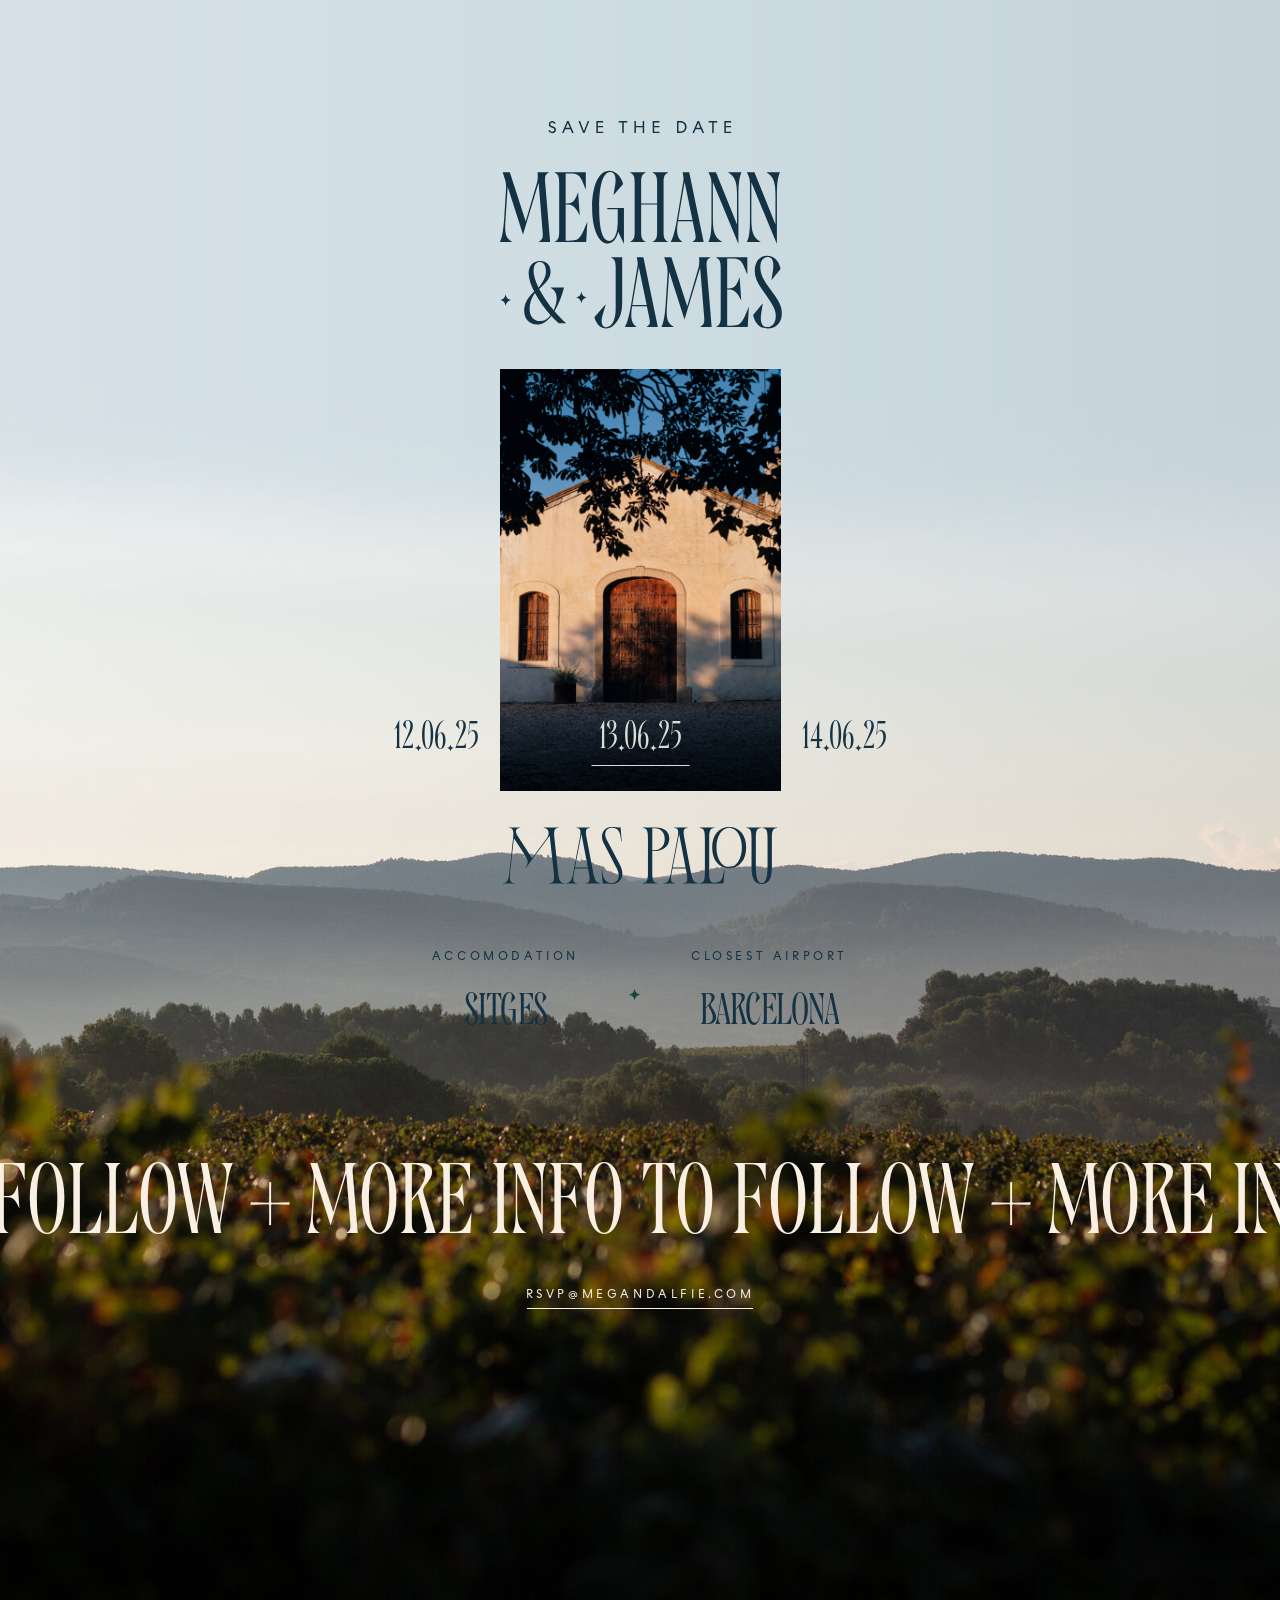
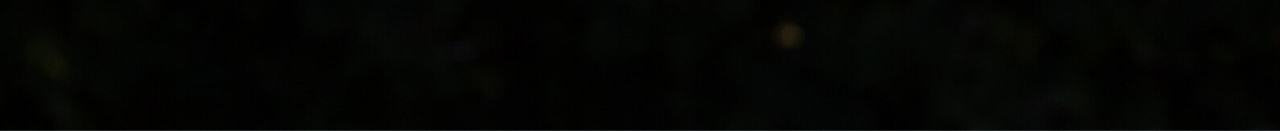
==== index.html @ ce7b84c2 "first commit" ====
<!DOCTYPE html>
<html lang="en">
<head>
    <meta charset="UTF-8">
    <meta name="viewport" content="width=device-width, initial-scale=1.0">
    <title>Meghann & James</title>

    <link rel="stylesheet" href="css/style.css">
</head>
<body>
    <main>
        <img class="logo" src="assets/images/wedding_logo_blue.svg" alt="Meghann & James">

        <div class="venue">
            <div class="venue-dates">
                <img src="assets/images/mas_palou_venue.jpeg" alt="Venue">

                <div class="dates">
                    <p>12.06.25</p>
                    <p>13.06.25</p>
                    <p>14.06.25</p>
                </div>
            </div>

            <img class="venue-logo" src="assets/images/mas_palou_logo_blue.svg" alt="Mas Palou">
        </div>


        <div class="details">
            <div>
                <h6>ACCOMODATION</h6>
                <p>SITGES</p>
            </div>

            <img src="assets/images/star_divider_blue.svg" alt="Star divider">

            <div>
                <h6>CLOSEST AIRPORT</h6>
                <p>BARCELONA</p>
            </div>
        </div>

        <div class="more-info">
            <p>MORE INFO TO FOLLOW</p>
            <img src="assets/images/plus_cream.svg" alt="Plus divider">
            <p>MORE INFO TO FOLLOW</p>
            <img src="assets/images/plus_cream.svg" alt="Plus divider">
            <p>MORE INFO TO FOLLOW</p>
        </div>

        
        <a class="rsvp" href="mailto:RSVP@MEGANDALFIE.COM">RSVP@MEGANDALFIE.COM</a>
    </main>
</body>
</html>
---- css/style.css ----
@import url("fonts.css");
@import url("reset.css");

body {
    min-height: 100vh;
    background-image: url("../assets/images/mas_palou_backdrop.jpg");
    background-size: cover;
    background-position: center;
    font-family: "Mirtha Display", sans-serif;
    color: #133244;
    padding: 120px 0 422px;
}

.logo {
    margin: auto;
    margin-bottom: 40px;
}

.venue {
    margin-bottom: 36px;
}

.venue-dates {
    position: relative;
    margin-bottom: 36px;
}

.venue-dates img {
    max-width: 281px;
    margin: auto;
}

.venue-dates .dates {
    position: absolute;
    bottom: 25px;
    left: 50%;
    transform: translateX(-50%);
    display: flex;
    justify-content: center;
    align-items: center;
    gap: 120px;
}

.venue-dates .dates p {
    text-align: center;
    font-size: 38.4px;
}

.venue-dates .dates p:nth-child(2) {
    color: #DADCD7;
}

.venue-dates .dates p:nth-child(2)::after {
    content: "";
    display: block;
    width: 98px;
    height: 1px;
    background-color: #DADCD7;
    position: absolute;
    bottom: 0;
    left: 50%;
    transform: translateX(-50%);
}

.venue-logo {
    margin: auto;
    margin-bottom: 63px;
}

.details {
    display: flex;
    justify-content: center;
    align-items: center;
    gap: 50px;
    text-align: center;
    margin-bottom: 85px;
}

.details h6 {
    font-family: "To Record", sans-serif;
    font-size: 12px;
    font-weight: 400;
    letter-spacing: 3.6px;
    margin-bottom: 12px;
}

.details p {
    font-size: 45px;
    font-weight: 400;
    letter-spacing: -0.9px;
}

.more-info {
    display: flex;
    justify-content: center;
    align-items: center;
    gap: 16px;
    margin-top: 50px;
    overflow: hidden;
}

.more-info p {
    color: #F9F0E3;
    text-align: center;
    font-size: 99.728px;
    white-space: nowrap;
}

.rsvp {
    display: block;
    text-decoration: none;
    color: #F9F0E3;
    text-align: center;
    font-family: "TO Record";
    font-size: 12px;
    line-height: 30px;
    letter-spacing: 3.6px;
    position: relative;
}

.rsvp::after {
    content: "";
    display: block;
    width: 226px;
    height: 1px;
    background-color: #F9F0E3;
    position: absolute;
    bottom: 0px;
    left: 50%;
    transform: translateX(-50%);
    transition: width 0.3s;
}

.rsvp:hover::after {
    width: 0;
}
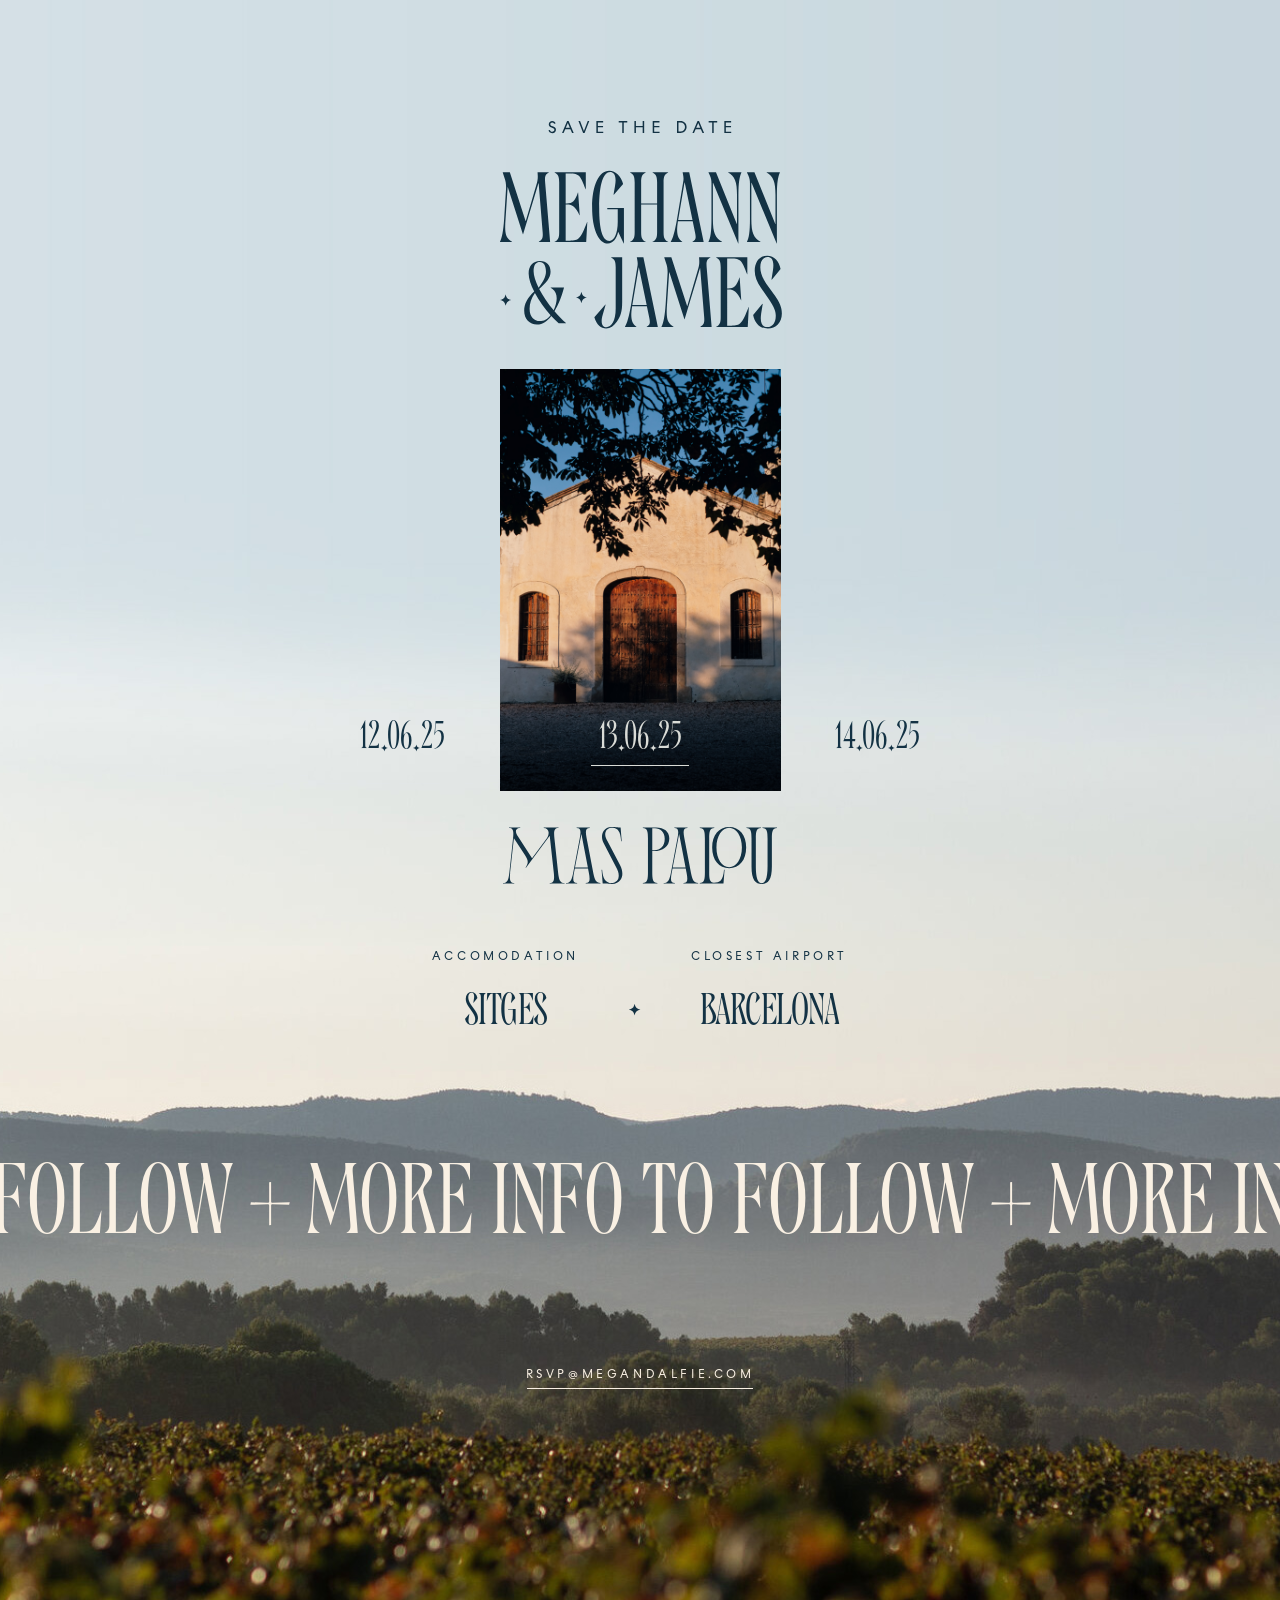
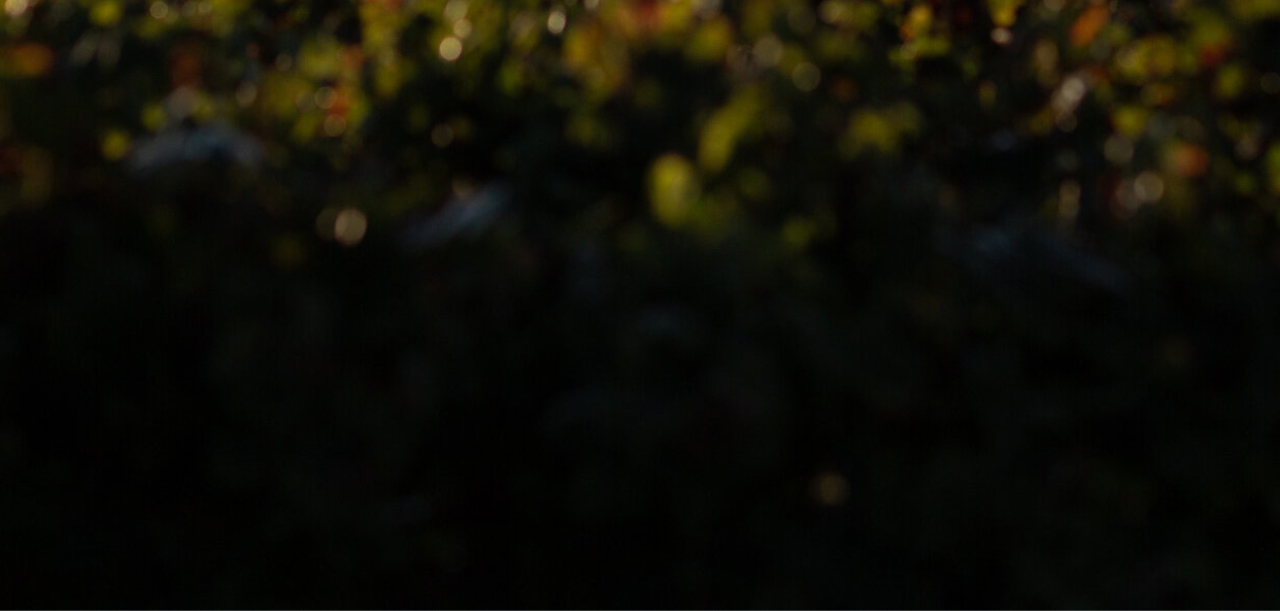
==== commit 397b80c5: "Mobile style updates" ====
--- a/index.html
+++ b/index.html
@@ -5,6 +5,7 @@
     <meta name="viewport" content="width=device-width, initial-scale=1.0">
     <title>Meghann & James</title>
 
+    <link rel="icon" href="favicon.ico" type="image/x-icon">
     <link rel="stylesheet" href="css/style.css">
 </head>
 <body>
@@ -27,14 +28,19 @@
 
 
         <div class="details">
-            <div>
+            <div class="detail">
                 <h6>ACCOMODATION</h6>
                 <p>SITGES</p>
             </div>
 
-            <img src="assets/images/star_divider_blue.svg" alt="Star divider">
+            <div class="detail">
+                <h6 class="hidden"></h6>
+                <div class="divider">
+                    <img src="assets/images/star_divider_blue.svg" alt="Star divider">
+                </div>
+            </div>
 
-            <div>
+            <div class="detail">
                 <h6>CLOSEST AIRPORT</h6>
                 <p>BARCELONA</p>
             </div>
--- a/css/style.css
+++ b/css/style.css
@@ -8,7 +8,7 @@
     background-position: center;
     font-family: "Mirtha Display", sans-serif;
     color: #133244;
-    padding: 120px 0 422px;
+    padding: 120px 0 822px;
 }
 
 .logo {
@@ -36,9 +36,12 @@
     left: 50%;
     transform: translateX(-50%);
     display: flex;
-    justify-content: center;
+    justify-content: space-between;
     align-items: center;
-    gap: 120px;
+    gap: 20px;
+    padding: 0 20px;
+    width: 100%;
+    max-width: 600px;
 }
 
 .venue-dates .dates p {
@@ -70,13 +73,32 @@
 .details {
     display: flex;
     justify-content: center;
-    align-items: center;
+    align-items: stretch;
     gap: 50px;
     text-align: center;
     margin-bottom: 85px;
+    padding: 0 20px;
 }
 
-.details h6 {
+.details .detail {
+    display: flex;
+    flex-direction: column;
+    align-items: center;
+}
+
+.detail .hidden {
+    visibility: hidden;
+    height: 18px;
+}
+
+.detail .divider {
+    flex: 1;
+    display: flex;
+    justify-content: center;
+    align-items: center;
+}
+
+.detail h6 {
     font-family: "To Record", sans-serif;
     font-size: 12px;
     font-weight: 400;
@@ -84,7 +106,7 @@
     margin-bottom: 12px;
 }
 
-.details p {
+.detail p {
     font-size: 45px;
     font-weight: 400;
     letter-spacing: -0.9px;
@@ -95,7 +117,6 @@
     justify-content: center;
     align-items: center;
     gap: 16px;
-    margin-top: 50px;
     overflow: hidden;
 }
 
@@ -116,6 +137,7 @@
     line-height: 30px;
     letter-spacing: 3.6px;
     position: relative;
+    margin-top: 80px;
 }
 
 .rsvp::after {
@@ -133,4 +155,45 @@
 
 .rsvp:hover::after {
     width: 0;
+}
+
+@media screen and (max-width: 768px) {
+    body {
+        padding: 60px 0 722px;
+    }
+
+    .venue-dates .dates {
+        padding: 0 10px;
+        max-width: 280px;
+        gap: 8px;
+    }
+
+    .venue-dates .dates p {
+        font-size: 32px;
+        color: #DADCD7;
+    }
+
+    .venue-dates .dates p:nth-child(2)::after {
+        width: 78px;
+    }
+
+    .details {
+        gap: 8px;
+    }
+
+    .details p {
+        font-size: 32px;
+    }
+
+    .more-info {
+        gap: 8px;
+    }
+
+    .more-info p {
+        font-size: 40px;
+    }
+
+    .more-info img {
+        width: 20px;
+    }
 }
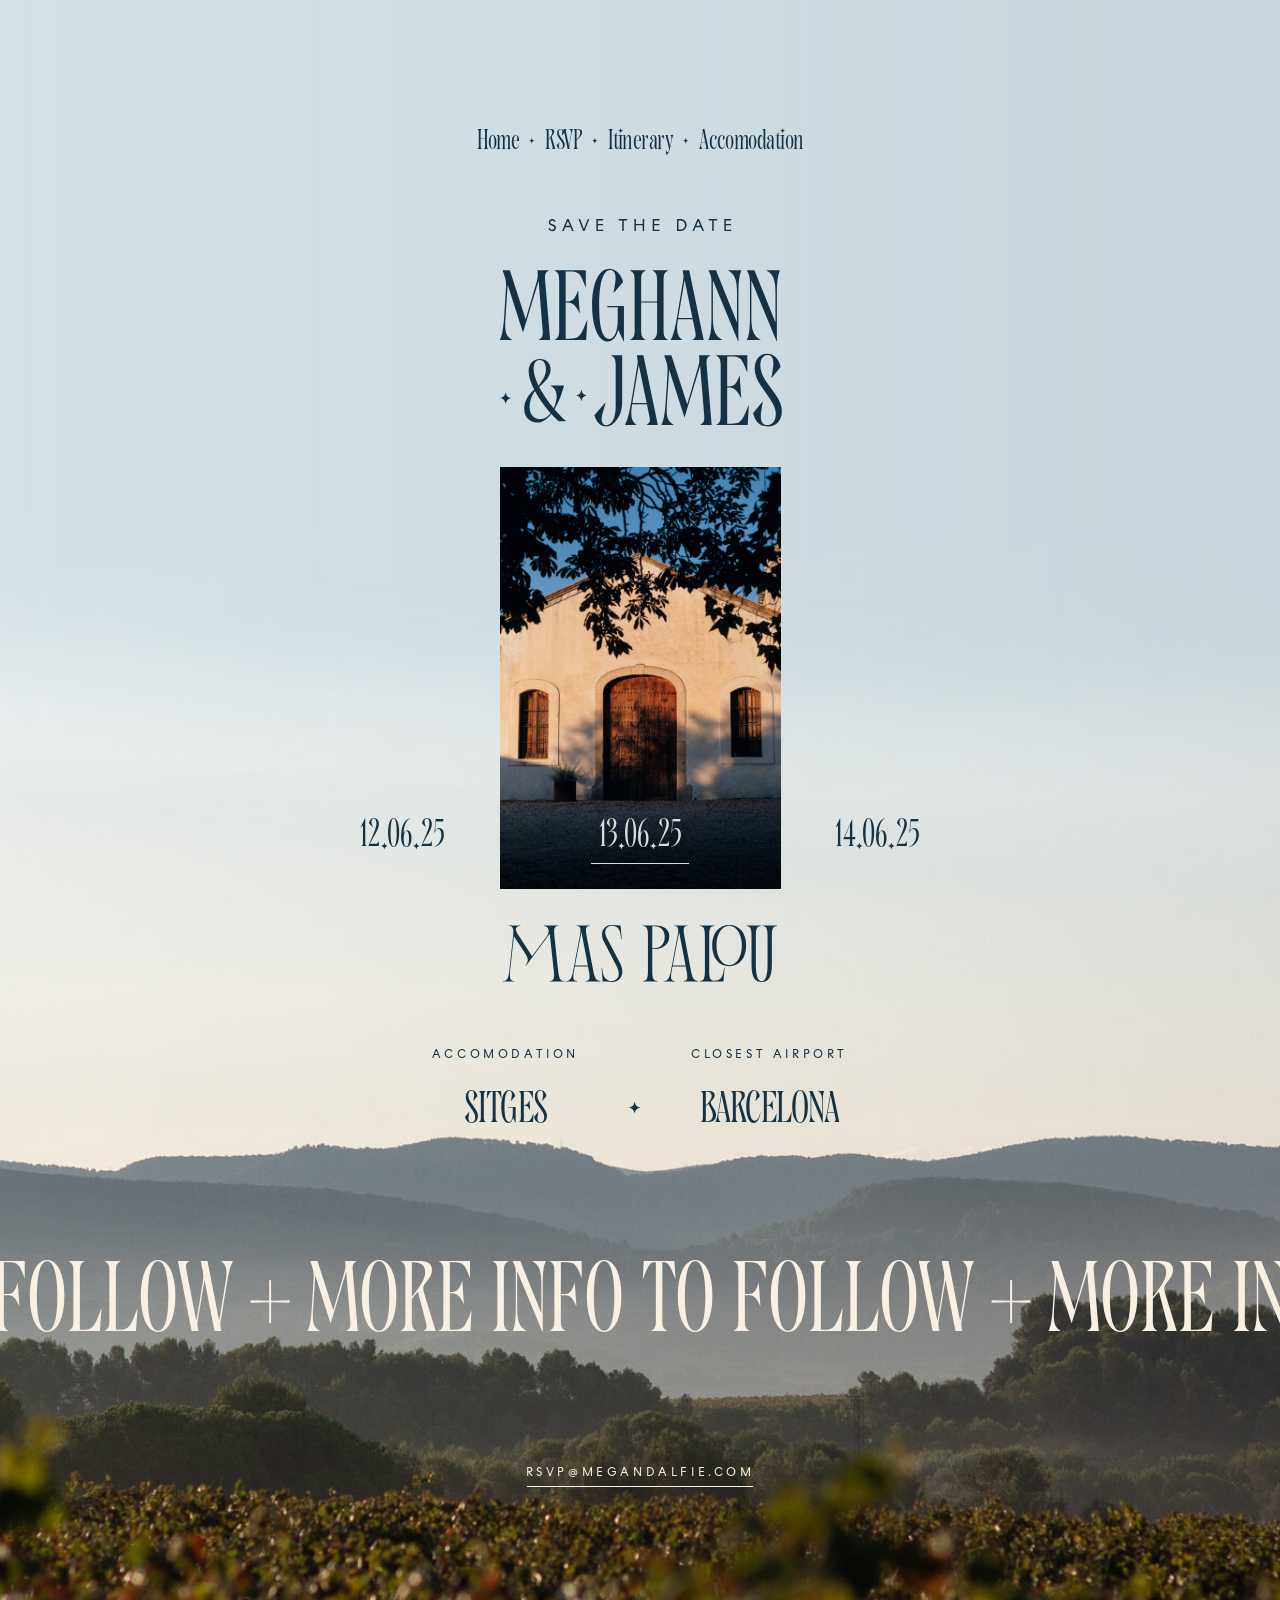
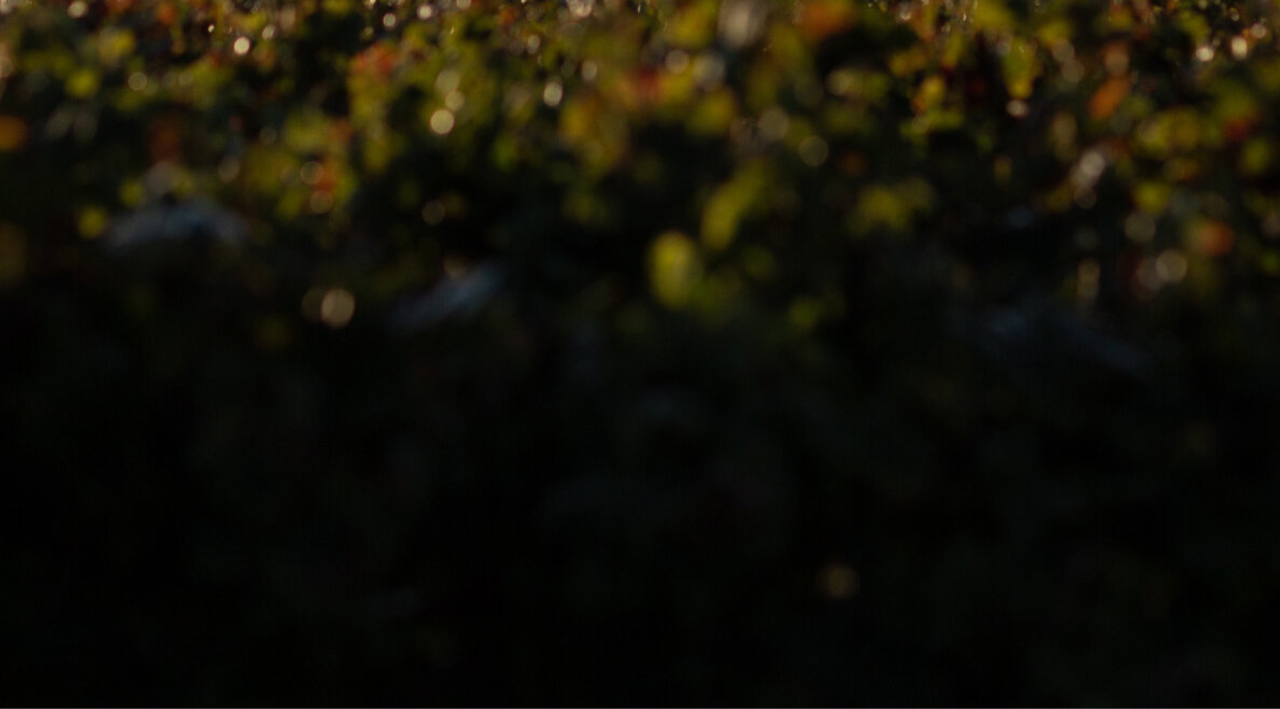
==== commit 4ffe7f6e: "Add links" ====
--- a/index.html
+++ b/index.html
@@ -1,61 +1,96 @@
 <!DOCTYPE html>
 <html lang="en">
-<head>
-    <meta charset="UTF-8">
-    <meta name="viewport" content="width=device-width, initial-scale=1.0">
-    <title>Meghann & James</title>
+	<head>
+		<meta charset="UTF-8" />
+		<meta name="viewport" content="width=device-width, initial-scale=1.0" />
+		<title>Meghann & James</title>
 
-    <link rel="icon" href="favicon.ico" type="image/x-icon">
-    <link rel="stylesheet" href="css/style.css">
-</head>
-<body>
-    <main>
-        <img class="logo" src="assets/images/wedding_logo_blue.svg" alt="Meghann & James">
+		<link rel="icon" href="favicon.ico" type="image/x-icon" />
+		<link rel="stylesheet" href="css/style.css" />
+	</head>
+	<body class="home">
+		<header>
+			<nav>
+				<a href="./">Home</a>
+				<img
+					src="assets/images/star_divider_blue.svg"
+					alt="Star divider"
+					width="6"
+				/>
+				<a href="rsvp.html">RSVP</a>
+				<img
+					src="assets/images/star_divider_blue.svg"
+					alt="Star divider"
+					width="6"
+				/>
+				<a href="itinerary.html">Itinerary</a>
+				<img
+					src="assets/images/star_divider_blue.svg"
+					alt="Star divider"
+					width="6"
+				/>
+				<a href="accomodation.html">Accomodation</a>
+			</nav>
+		</header>
 
-        <div class="venue">
-            <div class="venue-dates">
-                <img src="assets/images/mas_palou_venue.jpeg" alt="Venue">
+		<main>
+			<img
+				class="logo"
+				src="assets/images/wedding_logo_blue.svg"
+				alt="Meghann & James"
+			/>
 
-                <div class="dates">
-                    <p>12.06.25</p>
-                    <p>13.06.25</p>
-                    <p>14.06.25</p>
-                </div>
-            </div>
+			<div class="venue">
+				<div class="venue-dates">
+					<img src="assets/images/mas_palou_venue.jpeg" alt="Venue" />
 
-            <img class="venue-logo" src="assets/images/mas_palou_logo_blue.svg" alt="Mas Palou">
-        </div>
+					<div class="dates">
+						<p>12.06.25</p>
+						<p>13.06.25</p>
+						<p>14.06.25</p>
+					</div>
+				</div>
 
+				<img
+					class="venue-logo"
+					src="assets/images/mas_palou_logo_blue.svg"
+					alt="Mas Palou"
+				/>
+			</div>
 
-        <div class="details">
-            <div class="detail">
-                <h6>ACCOMODATION</h6>
-                <p>SITGES</p>
-            </div>
+			<div class="details">
+				<div class="detail">
+					<h6>ACCOMODATION</h6>
+					<p>SITGES</p>
+				</div>
 
-            <div class="detail">
-                <h6 class="hidden"></h6>
-                <div class="divider">
-                    <img src="assets/images/star_divider_blue.svg" alt="Star divider">
-                </div>
-            </div>
+				<div class="detail">
+					<h6 class="hidden"></h6>
+					<div class="divider">
+						<img
+							src="assets/images/star_divider_blue.svg"
+							alt="Star divider"
+						/>
+					</div>
+				</div>
 
-            <div class="detail">
-                <h6>CLOSEST AIRPORT</h6>
-                <p>BARCELONA</p>
-            </div>
-        </div>
+				<div class="detail">
+					<h6>CLOSEST AIRPORT</h6>
+					<p>BARCELONA</p>
+				</div>
+			</div>
 
-        <div class="more-info">
-            <p>MORE INFO TO FOLLOW</p>
-            <img src="assets/images/plus_cream.svg" alt="Plus divider">
-            <p>MORE INFO TO FOLLOW</p>
-            <img src="assets/images/plus_cream.svg" alt="Plus divider">
-            <p>MORE INFO TO FOLLOW</p>
-        </div>
+			<div class="more-info">
+				<p>MORE INFO TO FOLLOW</p>
+				<img src="assets/images/plus_cream.svg" alt="Plus divider" />
+				<p>MORE INFO TO FOLLOW</p>
+				<img src="assets/images/plus_cream.svg" alt="Plus divider" />
+				<p>MORE INFO TO FOLLOW</p>
+			</div>
 
-        
-        <a class="rsvp" href="mailto:RSVP@MEGANDALFIE.COM">RSVP@MEGANDALFIE.COM</a>
-    </main>
-</body>
-</html>+			<a class="rsvp" href="mailto:RSVP@MEGANDALFIE.COM"
+				>RSVP@MEGANDALFIE.COM</a
+			>
+		</main>
+	</body>
+</html>
--- a/css/style.css
+++ b/css/style.css
@@ -2,198 +2,595 @@
 @import url("reset.css");
 
 body {
-    min-height: 100vh;
-    background-image: url("../assets/images/mas_palou_backdrop.jpg");
-    background-size: cover;
-    background-position: center;
-    font-family: "Mirtha Display", sans-serif;
-    color: #133244;
-    padding: 120px 0 822px;
-}
-
+	min-height: 100vh;
+	font-family: "Mirtha Display", sans-serif;
+	background-color: #fcf6ee;
+	color: #704a1b;
+	padding: env(safe-area-inset-top, 20px) env(safe-area-inset-right, 20px)
+		env(safe-area-inset-bottom, 20px) env(safe-area-inset-left, 20px);
+}
+
+body.home {
+	background-image: url("../assets/images/mas_palou_backdrop.jpg");
+	background-size: cover;
+	background-position: center;
+	color: #133244;
+	padding-bottom: 822px;
+}
+
+body.home nav a {
+	color: #133244;
+}
+
+header {
+	padding: 120px 20px 56px;
+}
+
+nav {
+	display: flex;
+	justify-content: center;
+	align-items: center;
+	gap: 10px;
+	padding: 0 20px;
+}
+
+nav a {
+	font-size: 28px;
+	letter-spacing: -0.56px;
+	color: #704a1b;
+	text-decoration: none;
+}
+
+.container {
+	max-width: 840px;
+	margin: auto;
+	padding: 0 20px;
+}
+
+.title-wrapper {
+	display: flex;
+	justify-content: center;
+	align-items: center;
+	flex-direction: column;
+	gap: 20px;
+	margin-bottom: 56px;
+}
+
+.page-title {
+	font-size: 60px;
+	line-height: normal;
+	text-align: center;
+	font-weight: 400;
+}
+
+.underline {
+	display: block;
+	width: 100px;
+	height: 1px;
+	background-color: rgba(114, 74, 29, 0.2);
+}
+
+.subtitle {
+	font-size: 50px;
+	font-weight: 400;
+}
+
+.subtitle-underline {
+	display: block;
+	width: 100%;
+	max-width: 360px;
+	height: 1px;
+	background-color: rgba(114, 74, 29, 0.2);
+	margin-bottom: 20px;
+}
+
+.text {
+	font-size: 16px;
+	line-height: 1.38;
+	color: rgba(112, 74, 27, 0.7);
+	font-family: "To Record", sans-serif;
+	margin-bottom: 20px;
+}
+
+.text:last-of-type {
+	margin-bottom: 0;
+}
+
+.button {
+	border: none;
+	height: 56px;
+	color: #f8f0e6;
+	background-color: #704a1b;
+	text-align: center;
+	font-size: 26px;
+	display: flex;
+	justify-content: center;
+	align-items: center;
+	padding: 0 20px;
+	transition: background-color 0.3s;
+	cursor: pointer;
+}
+
+.button:hover {
+	background-color: #461515;
+}
+
+.button:disabled {
+	background-color: #dadcd7;
+	cursor: default;
+}
+
+.loader {
+	width: 32px;
+	height: 32px;
+	border: 3px solid #fff;
+	border-bottom-color: transparent;
+	border-radius: 50%;
+	display: inline-block;
+	box-sizing: border-box;
+	animation: rotation 1s linear infinite;
+}
+
+@keyframes rotation {
+	0% {
+		transform: rotate(0deg);
+	}
+	100% {
+		transform: rotate(360deg);
+	}
+}
+
+.link {
+	font-size: 24px;
+	line-height: 40px;
+	text-decoration: underline;
+	color: rgba(112, 74, 27, 0.7);
+}
+
+section {
+	margin-bottom: 60px;
+}
+
+section:last-of-type {
+	margin-bottom: 0;
+}
+
+footer {
+	padding: 60px 20px 120px;
+}
+
+.footer-image {
+	width: 314px;
+	max-width: 100%;
+	margin: auto;
+}
+
+input[type="text"],
+input[type="email"] {
+	font-family: "To Record", sans-serif;
+	height: 56px;
+	padding: 0 20px;
+	font-size: 16px;
+	border: none;
+}
+
+input[type="text"]:focus-visible,
+input[type="email"]:focus-visible {
+	outline: 1px solid #704a1b;
+}
+
+input[type="text"]::placeholder,
+input[type="email"]::placeholder {
+	color: rgba(112, 74, 27, 0.5);
+}
+
+.radio-button {
+	flex: 1;
+	height: 76px;
+	position: relative;
+	border: 1px solid transparent;
+	cursor: pointer;
+}
+
+.radio-button:hover {
+	border-color: #704a1b;
+}
+
+.radio-button > label {
+	font-size: 16px;
+	font-family: "To Record", sans-serif;
+	line-height: 1.25;
+	letter-spacing: 0.16px;
+	color: #461515;
+	position: absolute;
+	top: 50%;
+	left: 50%;
+	transform: translate(-50%, -50%);
+	z-index: 1;
+	width: max-content;
+	max-width: 90%;
+	text-align: center;
+	cursor: pointer;
+}
+
+input[type="radio"] {
+	-webkit-appearance: none;
+	appearance: none;
+	background-color: rgba(255, 255, 255, 0.7);
+	height: 100%;
+	width: 100%;
+	position: absolute;
+	top: 0;
+	left: 0;
+	cursor: pointer;
+}
+
+input[type="radio"]:checked {
+	border: 1px solid #704a1b;
+	background-color: #fff;
+}
+
+input[type="radio"]:checked + label {
+	color: #704a1b;
+}
+
+@media screen and (max-width: 768px) {
+	body.home {
+		padding-bottom: 722px;
+	}
+
+	header {
+		padding: 30px 20px;
+	}
+
+	.title-wrapper {
+		margin-bottom: 40px;
+	}
+
+	.underline {
+		width: 84px;
+	}
+
+	footer {
+		padding: 30px 10px 35px;
+	}
+}
+
+/* HOME PAGE */
 .logo {
-    margin: auto;
-    margin-bottom: 40px;
+	margin: auto;
+	margin-bottom: 40px;
 }
 
 .venue {
-    margin-bottom: 36px;
+	margin-bottom: 36px;
 }
 
 .venue-dates {
-    position: relative;
-    margin-bottom: 36px;
+	position: relative;
+	margin-bottom: 36px;
 }
 
 .venue-dates img {
-    max-width: 281px;
-    margin: auto;
+	max-width: 281px;
+	margin: auto;
 }
 
 .venue-dates .dates {
-    position: absolute;
-    bottom: 25px;
-    left: 50%;
-    transform: translateX(-50%);
-    display: flex;
-    justify-content: space-between;
-    align-items: center;
-    gap: 20px;
-    padding: 0 20px;
-    width: 100%;
-    max-width: 600px;
+	position: absolute;
+	bottom: 25px;
+	left: 50%;
+	transform: translateX(-50%);
+	display: flex;
+	justify-content: space-between;
+	align-items: center;
+	gap: 20px;
+	padding: 0 20px;
+	width: 100%;
+	max-width: 600px;
 }
 
 .venue-dates .dates p {
-    text-align: center;
-    font-size: 38.4px;
+	text-align: center;
+	font-size: 38.4px;
 }
 
 .venue-dates .dates p:nth-child(2) {
-    color: #DADCD7;
+	color: #dadcd7;
 }
 
 .venue-dates .dates p:nth-child(2)::after {
-    content: "";
-    display: block;
-    width: 98px;
-    height: 1px;
-    background-color: #DADCD7;
-    position: absolute;
-    bottom: 0;
-    left: 50%;
-    transform: translateX(-50%);
+	content: "";
+	display: block;
+	width: 98px;
+	height: 1px;
+	background-color: #dadcd7;
+	position: absolute;
+	bottom: 0;
+	left: 50%;
+	transform: translateX(-50%);
 }
 
 .venue-logo {
-    margin: auto;
-    margin-bottom: 63px;
+	margin: auto;
+	margin-bottom: 63px;
 }
 
 .details {
-    display: flex;
-    justify-content: center;
-    align-items: stretch;
-    gap: 50px;
-    text-align: center;
-    margin-bottom: 85px;
-    padding: 0 20px;
+	display: flex;
+	justify-content: center;
+	align-items: stretch;
+	gap: 50px;
+	text-align: center;
+	margin-bottom: 85px;
+	padding: 0 20px;
 }
 
 .details .detail {
-    display: flex;
-    flex-direction: column;
-    align-items: center;
+	display: flex;
+	flex-direction: column;
+	align-items: center;
 }
 
 .detail .hidden {
-    visibility: hidden;
-    height: 18px;
+	visibility: hidden;
+	height: 18px;
 }
 
 .detail .divider {
-    flex: 1;
-    display: flex;
-    justify-content: center;
-    align-items: center;
+	flex: 1;
+	display: flex;
+	justify-content: center;
+	align-items: center;
 }
 
 .detail h6 {
-    font-family: "To Record", sans-serif;
-    font-size: 12px;
-    font-weight: 400;
-    letter-spacing: 3.6px;
-    margin-bottom: 12px;
+	font-family: "To Record", sans-serif;
+	font-size: 12px;
+	font-weight: 400;
+	letter-spacing: 3.6px;
+	margin-bottom: 12px;
 }
 
 .detail p {
-    font-size: 45px;
-    font-weight: 400;
-    letter-spacing: -0.9px;
+	font-size: 45px;
+	font-weight: 400;
+	letter-spacing: -0.9px;
 }
 
 .more-info {
-    display: flex;
-    justify-content: center;
-    align-items: center;
-    gap: 16px;
-    overflow: hidden;
+	display: flex;
+	justify-content: center;
+	align-items: center;
+	gap: 16px;
+	overflow: hidden;
 }
 
 .more-info p {
-    color: #F9F0E3;
-    text-align: center;
-    font-size: 99.728px;
-    white-space: nowrap;
+	color: #f9f0e3;
+	text-align: center;
+	font-size: 99.728px;
+	white-space: nowrap;
 }
 
 .rsvp {
-    display: block;
-    text-decoration: none;
-    color: #F9F0E3;
-    text-align: center;
-    font-family: "TO Record";
-    font-size: 12px;
-    line-height: 30px;
-    letter-spacing: 3.6px;
-    position: relative;
-    margin-top: 80px;
+	display: block;
+	text-decoration: none;
+	color: #f9f0e3;
+	text-align: center;
+	font-family: "TO Record";
+	font-size: 12px;
+	line-height: 30px;
+	letter-spacing: 3.6px;
+	position: relative;
+	margin-top: 80px;
 }
 
 .rsvp::after {
-    content: "";
-    display: block;
-    width: 226px;
-    height: 1px;
-    background-color: #F9F0E3;
-    position: absolute;
-    bottom: 0px;
-    left: 50%;
-    transform: translateX(-50%);
-    transition: width 0.3s;
+	content: "";
+	display: block;
+	width: 226px;
+	height: 1px;
+	background-color: #f9f0e3;
+	position: absolute;
+	bottom: 0px;
+	left: 50%;
+	transform: translateX(-50%);
+	transition: width 0.3s;
 }
 
 .rsvp:hover::after {
-    width: 0;
+	width: 0;
 }
 
 @media screen and (max-width: 768px) {
-    body {
-        padding: 60px 0 722px;
-    }
-
-    .venue-dates .dates {
-        padding: 0 10px;
-        max-width: 280px;
-        gap: 8px;
-    }
-
-    .venue-dates .dates p {
-        font-size: 32px;
-        color: #DADCD7;
-    }
-
-    .venue-dates .dates p:nth-child(2)::after {
-        width: 78px;
-    }
-
-    .details {
-        gap: 8px;
-    }
-
-    .details p {
-        font-size: 32px;
-    }
-
-    .more-info {
-        gap: 8px;
-    }
-
-    .more-info p {
-        font-size: 40px;
-    }
-
-    .more-info img {
-        width: 20px;
-    }
-}+	.venue-dates .dates {
+		padding: 0 10px;
+		max-width: 280px;
+		gap: 8px;
+	}
+
+	.venue-dates .dates p {
+		font-size: 32px;
+		color: #dadcd7;
+	}
+
+	.venue-dates .dates p:nth-child(2)::after {
+		width: 78px;
+	}
+
+	.details {
+		gap: 8px;
+	}
+
+	.details p {
+		font-size: 32px;
+	}
+
+	.more-info {
+		gap: 8px;
+	}
+
+	.more-info p {
+		font-size: 40px;
+	}
+
+	.more-info img {
+		width: 20px;
+	}
+}
+
+/* ITINERARY PAGE */
+.itinerary-item {
+	display: flex;
+	align-items: flex-start;
+	gap: 60px;
+}
+
+.itinerary-details {
+	display: flex;
+	flex-direction: column;
+	gap: 20px;
+}
+
+.itinerary-detail {
+	display: flex;
+	align-items: flex-start;
+	line-height: normal;
+	gap: 10px;
+}
+
+.itinerary-label {
+	flex: 1;
+	color: #461515;
+	font-size: 14px;
+	font-family: "To Record", sans-serif;
+	font-weight: 400;
+	letter-spacing: 1.12px;
+}
+
+.itinerary-value-wrapper {
+	flex: 1;
+}
+
+.itinerary-value {
+	flex: 1;
+	font-size: 38px;
+	font-weight: 400;
+	display: flex;
+	align-items: center;
+	gap: 6px;
+	white-space: nowrap;
+}
+
+.itinerary-value sup {
+	font-size: 20px;
+}
+
+.itinerary-details-block .itinerary-label {
+	margin-bottom: 10px;
+}
+
+.map-link {
+	display: block;
+	color: rgba(112, 74, 27, 0.7);
+	font-size: 16px;
+	font-family: "To Record", sans-serif;
+	text-decoration: underline;
+	margin-top: 20px;
+}
+
+.itinerary-image {
+	max-width: 100%;
+	width: 367px;
+}
+
+@media screen and (max-width: 768px) {
+	.itinerary-item {
+		flex-direction: column;
+		gap: 40px;
+	}
+
+	.itinerary-image {
+		display: none;
+	}
+}
+
+/* TRAVEL PAGE */
+.travel-container {
+	display: flex;
+	align-items: flex-start;
+	gap: 80px;
+}
+
+.travel-column {
+	flex: 1;
+}
+
+.travel-column > .button {
+	margin-top: 20px;
+}
+
+.travel-links {
+	display: flex;
+	flex-direction: column;
+	margin-bottom: 20px;
+}
+
+@media screen and (max-width: 768px) {
+	.travel-container {
+		flex-direction: column;
+		gap: 40px;
+	}
+}
+
+/* RSVP PAGE */
+.rsvp-form {
+	display: flex;
+	flex-direction: column;
+	gap: 26px;
+	max-width: 446px;
+	margin: auto;
+}
+
+.form-group {
+	display: flex;
+	flex-direction: column;
+	gap: 10px;
+}
+
+.form-group > label {
+	font-size: 14px;
+	font-family: "To Record", sans-serif;
+	font-weight: 400;
+	letter-spacing: 1.12px;
+	color: #461515;
+}
+
+.form-group > label sup {
+	font-size: 8px;
+}
+
+.radio-group {
+	display: flex;
+	gap: 12px;
+}
+
+.success-message {
+	font-family: "To Record", sans-serif;
+	font-size: 24px;
+	color: #461515;
+	text-align: center;
+}
+
+.error-message {
+	font-family: "To Record", sans-serif;
+	font-size: 18px;
+	color: #ff0000;
+	text-align: center;
+	margin-top: 20px;
+}
+
+.hide {
+	display: none;
+}
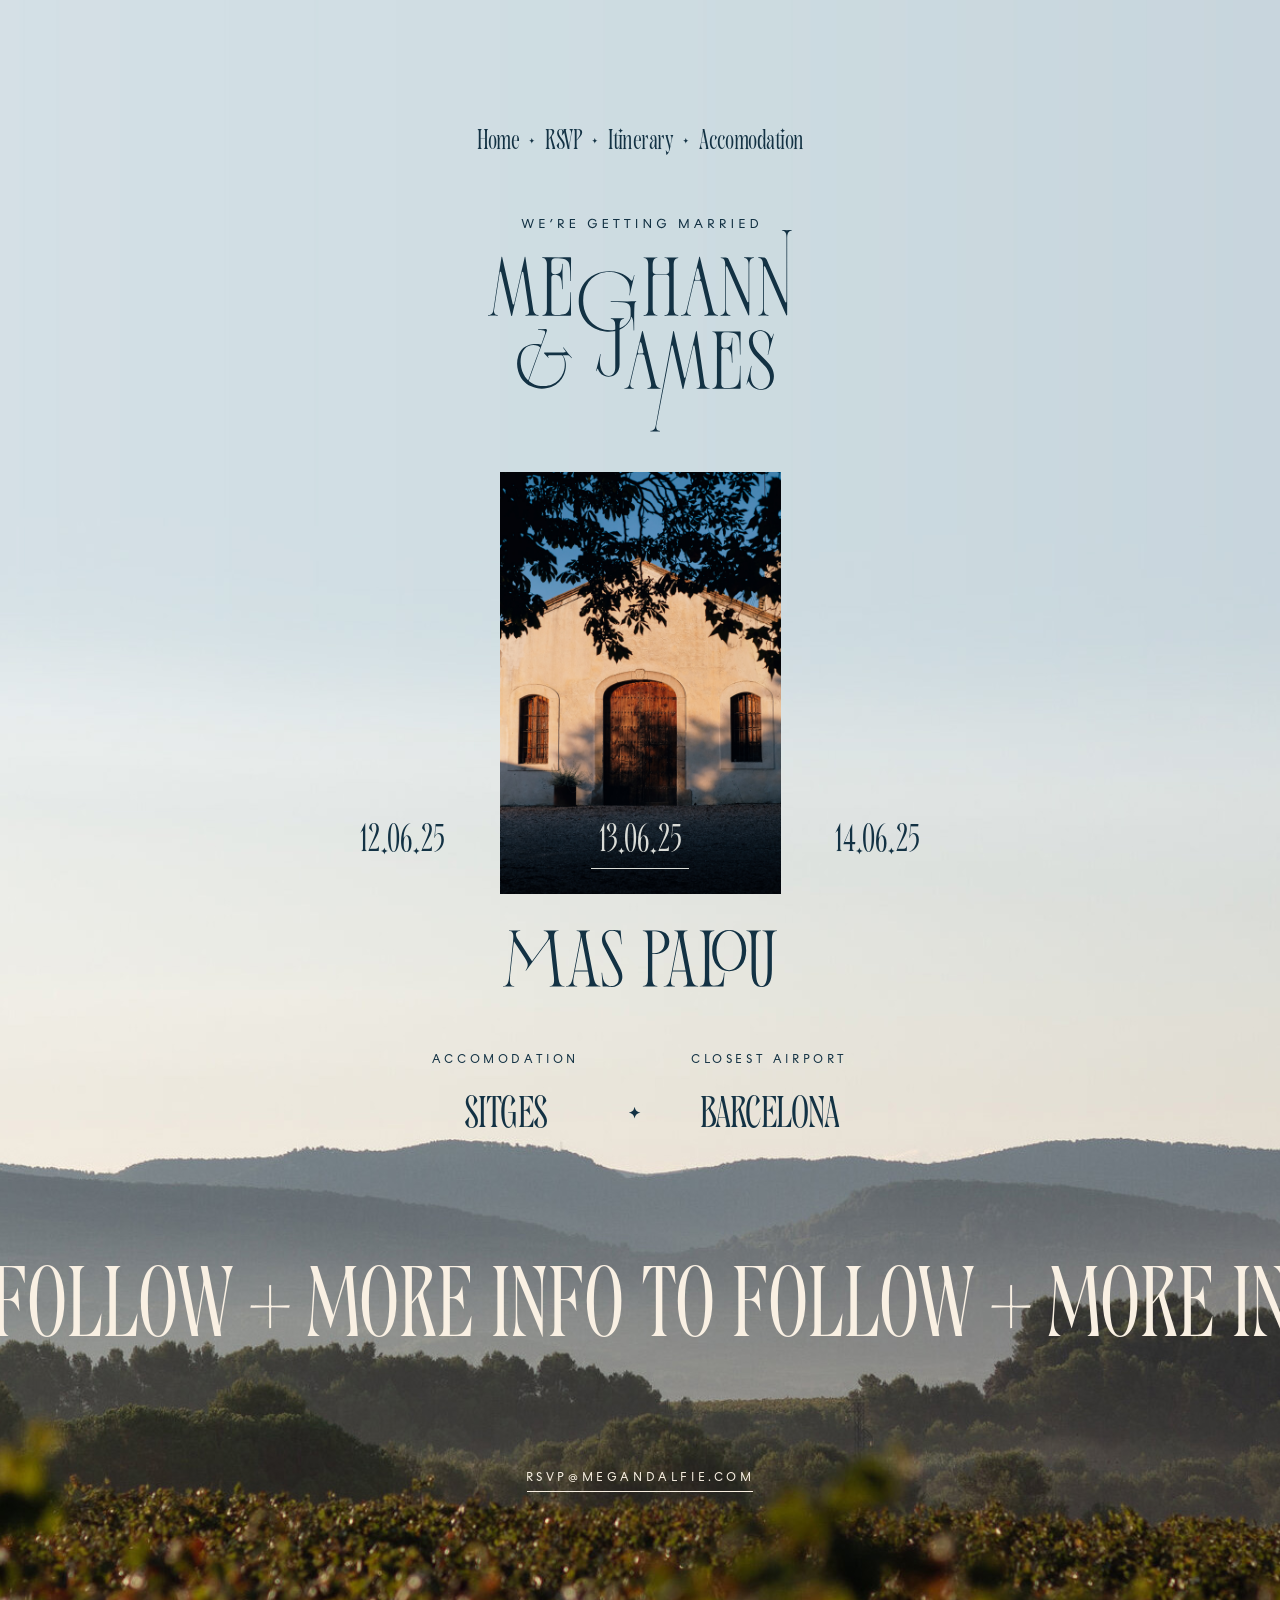
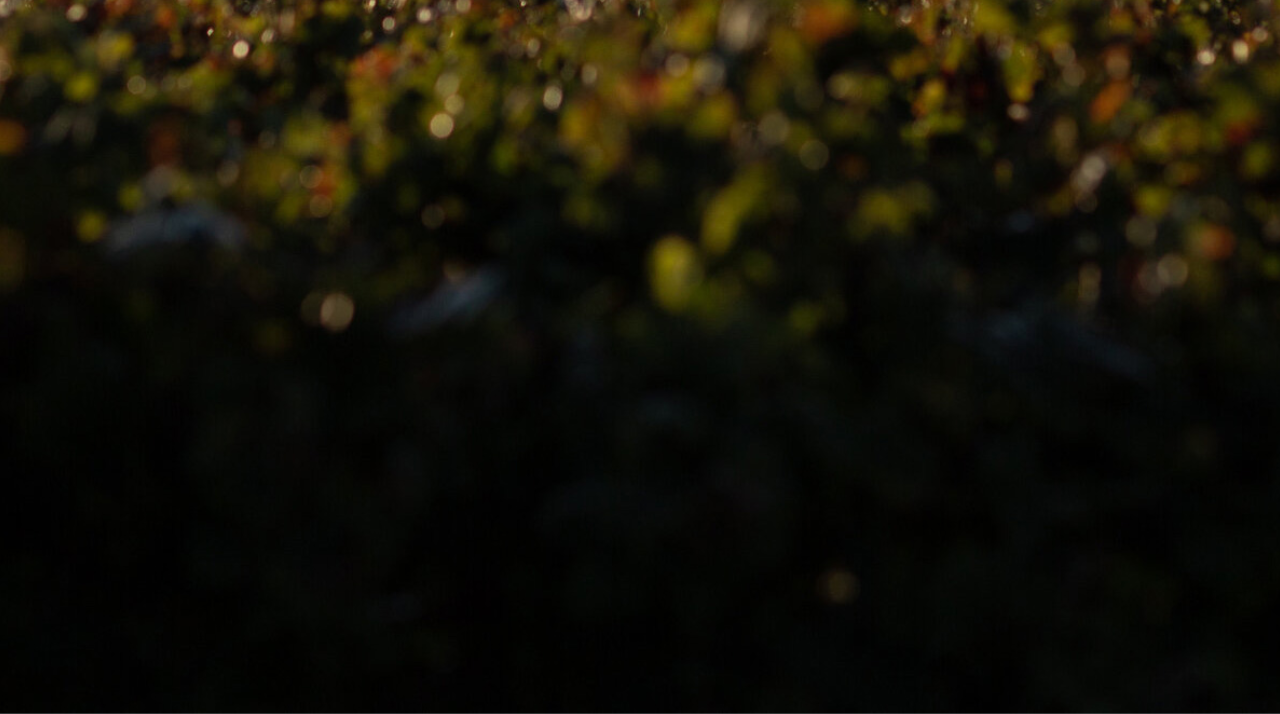
==== commit 324101ab: "Change logo and fix iOS radio buttons" ====
--- a/index.html
+++ b/index.html
@@ -36,7 +36,7 @@
 		<main>
 			<img
 				class="logo"
-				src="assets/images/wedding_logo_blue.svg"
+				src="assets/images/wedding_logo.svg"
 				alt="Meghann & James"
 			/>
 
--- a/css/style.css
+++ b/css/style.css
@@ -98,6 +98,7 @@
 
 .button {
 	border: none;
+	text-decoration: none;
 	height: 56px;
 	color: #f8f0e6;
 	background-color: #704a1b;
@@ -222,6 +223,7 @@
 	position: absolute;
 	top: 0;
 	left: 0;
+	border-radius: 0;
 	cursor: pointer;
 }
 
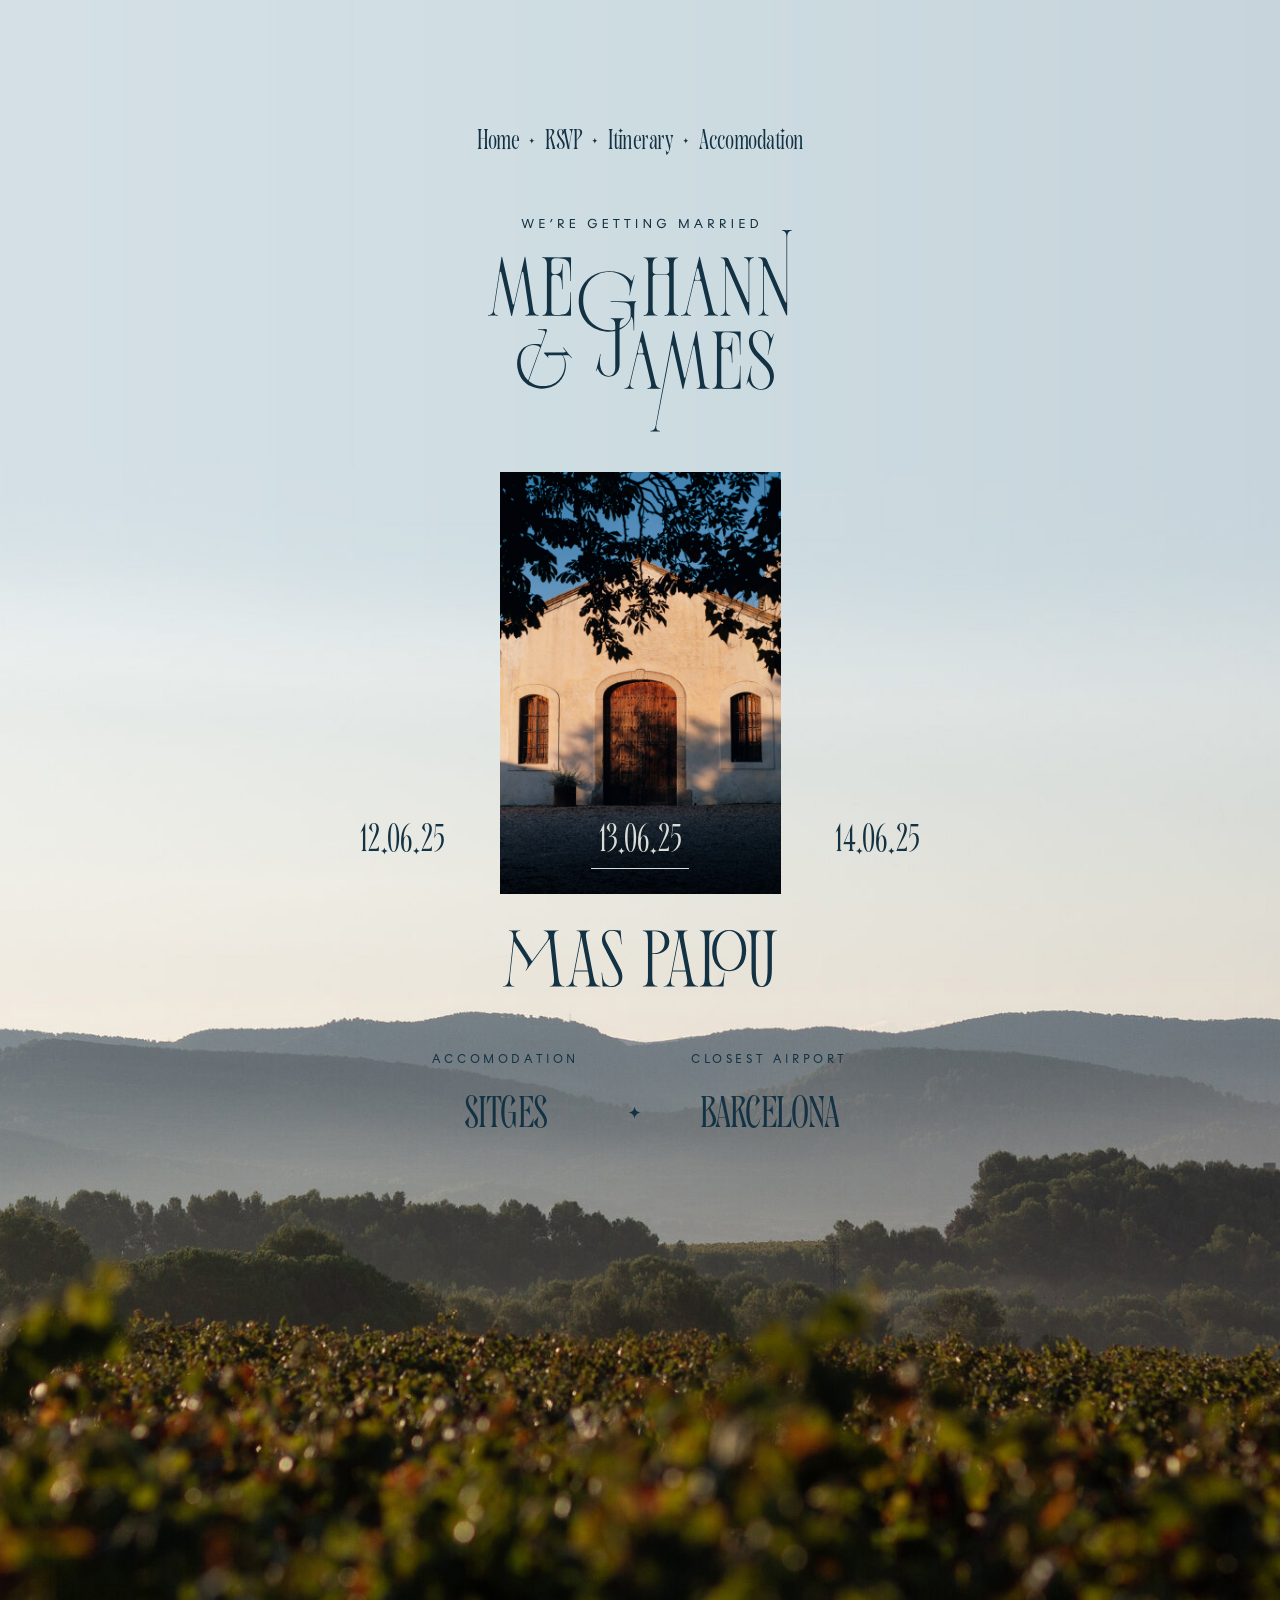
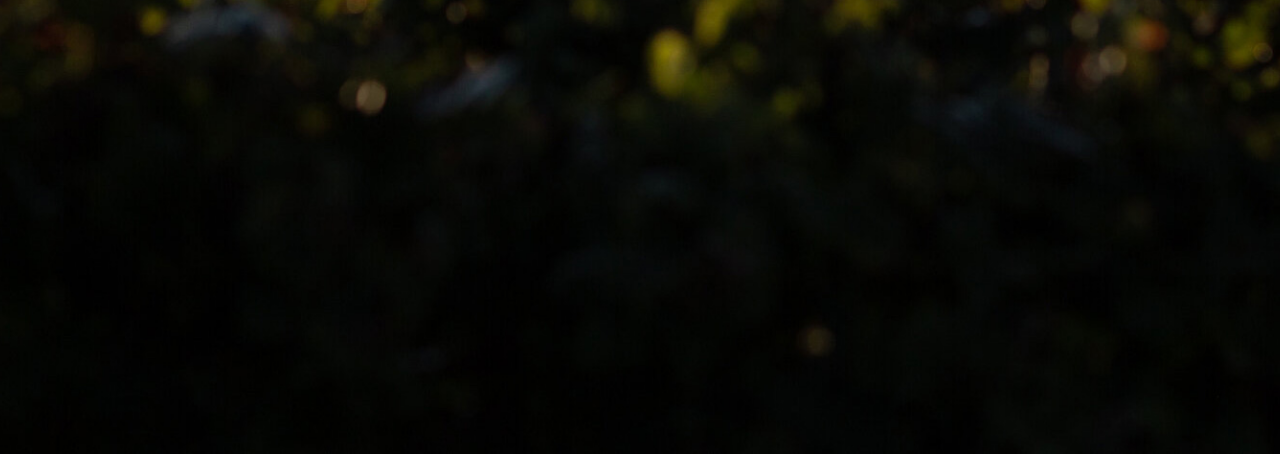
==== commit 26a2d1b0: "Remove more to follow section" ====
--- a/index.html
+++ b/index.html
@@ -79,18 +79,6 @@
 					<p>BARCELONA</p>
 				</div>
 			</div>
-
-			<div class="more-info">
-				<p>MORE INFO TO FOLLOW</p>
-				<img src="assets/images/plus_cream.svg" alt="Plus divider" />
-				<p>MORE INFO TO FOLLOW</p>
-				<img src="assets/images/plus_cream.svg" alt="Plus divider" />
-				<p>MORE INFO TO FOLLOW</p>
-			</div>
-
-			<a class="rsvp" href="mailto:RSVP@MEGANDALFIE.COM"
-				>RSVP@MEGANDALFIE.COM</a
-			>
 		</main>
 	</body>
 </html>
